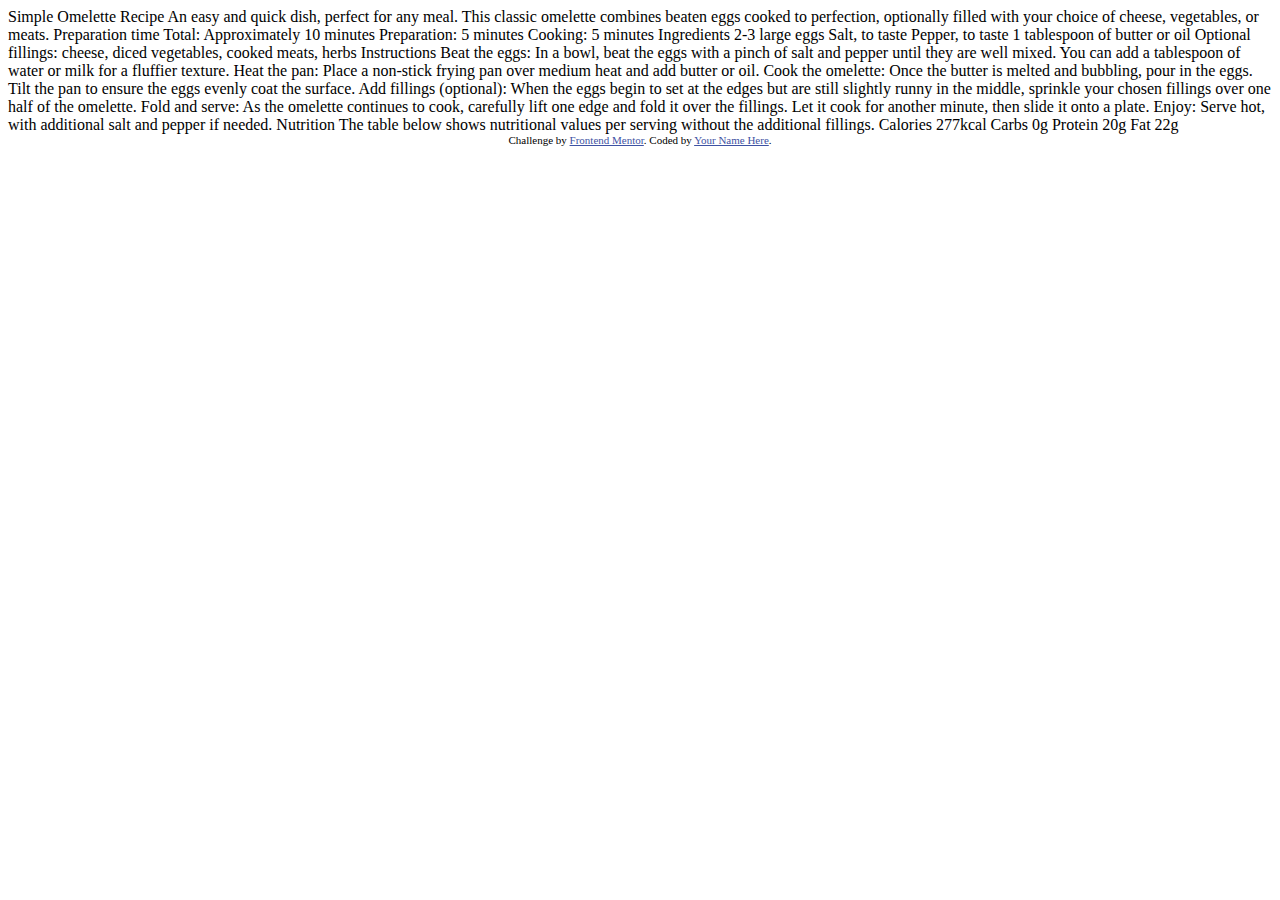
==== recipe-page-main/index.html @ 54ed7ed6 "Initial commit" ====
<!DOCTYPE html>
<html lang="en">
<head>
  <meta charset="UTF-8">
  <meta name="viewport" content="width=device-width, initial-scale=1.0"> <!-- displays site properly based on user's device -->

  <link rel="icon" type="image/png" sizes="32x32" href="./assets/images/favicon-32x32.png">
  
  <title>Frontend Mentor | Recipe page</title>

  <!-- Feel free to remove these styles or customise in your own stylesheet 👍 -->
  <style>
    .attribution { font-size: 11px; text-align: center; }
    .attribution a { color: hsl(228, 45%, 44%); }
  </style>
</head>
<body>

  Simple Omelette Recipe

  An easy and quick dish, perfect for any meal. This classic omelette combines beaten eggs cooked 
  to perfection, optionally filled with your choice of cheese, vegetables, or meats.

  Preparation time

  Total: Approximately 10 minutes
  Preparation: 5 minutes
  Cooking: 5 minutes

  Ingredients

  2-3 large eggs
  Salt, to taste
  Pepper, to taste
  1 tablespoon of butter or oil
  Optional fillings: cheese, diced vegetables, cooked meats, herbs

  Instructions

  Beat the eggs: In a bowl, beat the eggs with a pinch of salt and pepper until they are well mixed. 
  You can add a tablespoon of water or milk for a fluffier texture.

  Heat the pan: Place a non-stick frying pan over medium heat and add butter or oil.

  Cook the omelette: Once the butter is melted and bubbling, pour in the eggs. Tilt the pan to ensure 
  the eggs evenly coat the surface.

  Add fillings (optional): When the eggs begin to set at the edges but are still slightly runny in the 
  middle, sprinkle your chosen fillings over one half of the omelette.

  Fold and serve: As the omelette continues to cook, carefully lift one edge and fold it over the 
  fillings. Let it cook for another minute, then slide it onto a plate.

  Enjoy: Serve hot, with additional salt and pepper if needed.

  Nutrition

  The table below shows nutritional values per serving without the additional fillings.

  Calories
  277kcal

  Carbs
  0g

  Protein
  20g

  Fat
  22g
  
  <div class="attribution">
    Challenge by <a href="https://www.frontendmentor.io?ref=challenge" target="_blank">Frontend Mentor</a>. 
    Coded by <a href="#">Your Name Here</a>.
  </div>
</body>
</html>
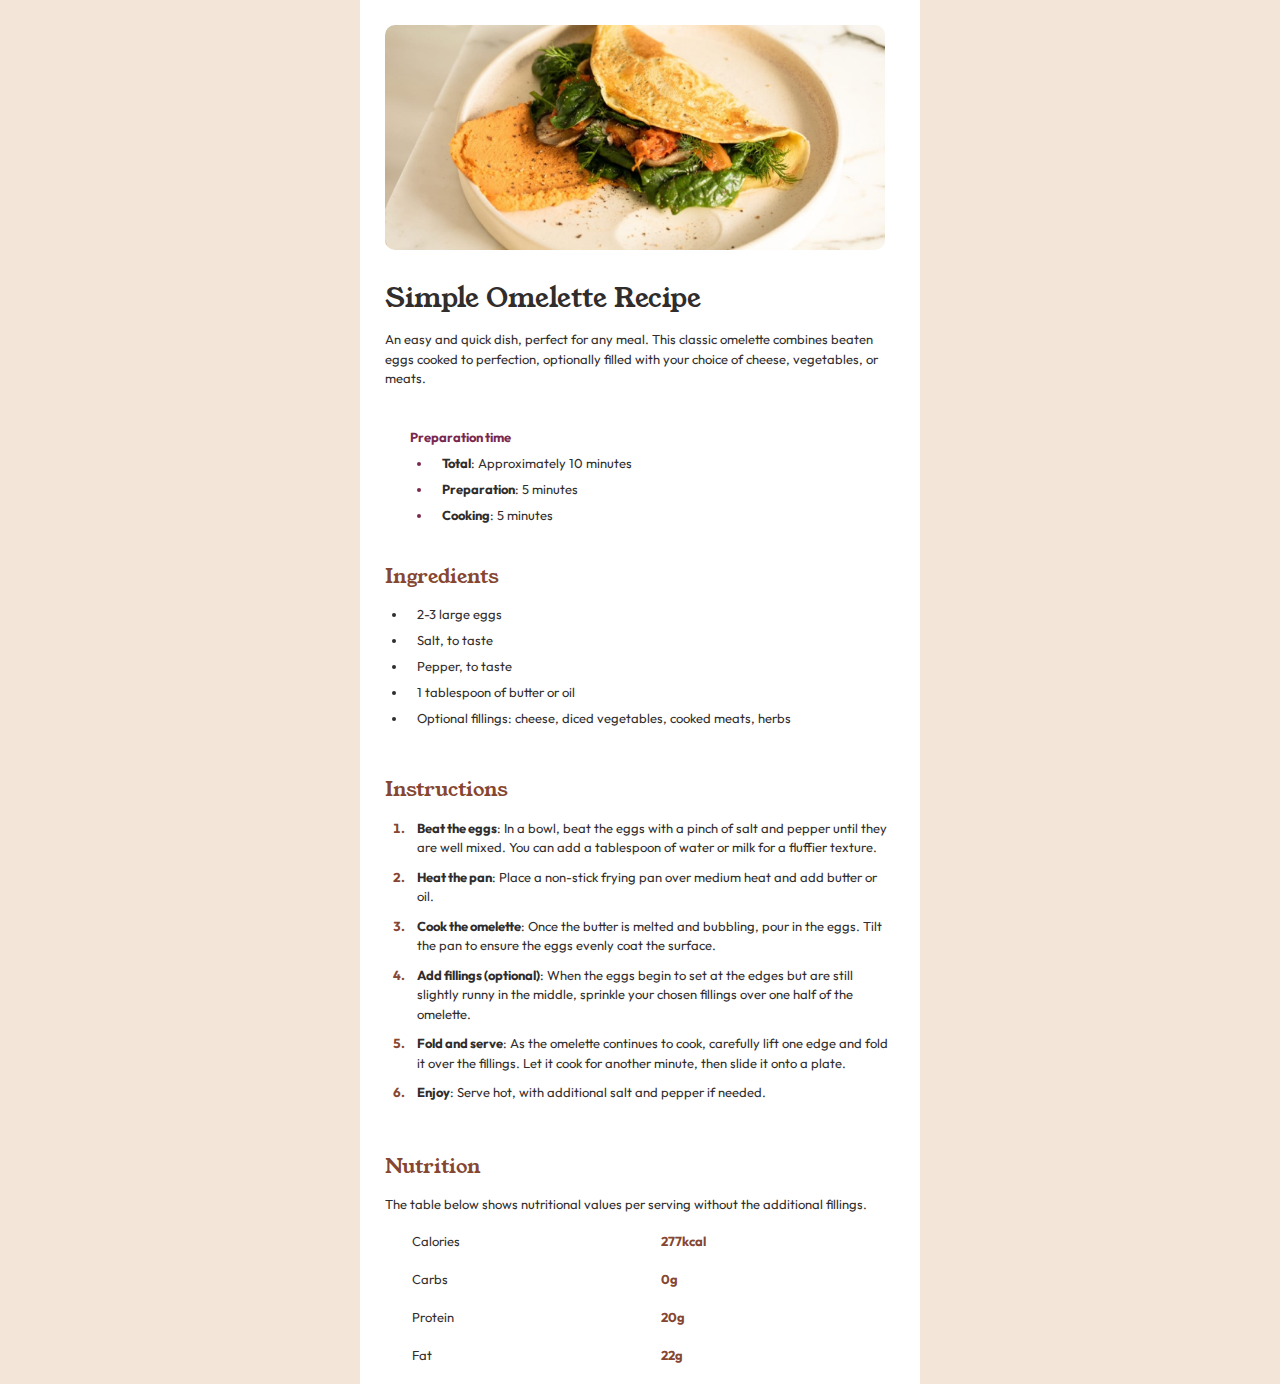
==== commit b1ea2823: "Final Version" ====
--- a/recipe-page-main/index.html
+++ b/recipe-page-main/index.html
@@ -5,73 +5,86 @@
   <meta name="viewport" content="width=device-width, initial-scale=1.0"> <!-- displays site properly based on user's device -->
 
   <link rel="icon" type="image/png" sizes="32x32" href="./assets/images/favicon-32x32.png">
+  <link rel="stylesheet" href="./styles.css">
+  <link rel="preconnect" href="https://fonts.googleapis.com">
+  <link rel="preconnect" href="https://fonts.gstatic.com" crossorigin>
+  <link href="https://fonts.googleapis.com/css2?family=Young+Serif&display=swap" rel="stylesheet">
+  <link href="https://fonts.googleapis.com/css2?family=Outfit:wght@100..900&display=swap" rel="stylesheet">
   
   <title>Frontend Mentor | Recipe page</title>
 
-  <!-- Feel free to remove these styles or customise in your own stylesheet 👍 -->
-  <style>
-    .attribution { font-size: 11px; text-align: center; }
-    .attribution a { color: hsl(228, 45%, 44%); }
-  </style>
 </head>
 <body>
-
-  Simple Omelette Recipe
-
-  An easy and quick dish, perfect for any meal. This classic omelette combines beaten eggs cooked 
-  to perfection, optionally filled with your choice of cheese, vegetables, or meats.
-
-  Preparation time
-
-  Total: Approximately 10 minutes
-  Preparation: 5 minutes
-  Cooking: 5 minutes
-
-  Ingredients
-
-  2-3 large eggs
-  Salt, to taste
-  Pepper, to taste
-  1 tablespoon of butter or oil
-  Optional fillings: cheese, diced vegetables, cooked meats, herbs
-
-  Instructions
-
-  Beat the eggs: In a bowl, beat the eggs with a pinch of salt and pepper until they are well mixed. 
-  You can add a tablespoon of water or milk for a fluffier texture.
-
-  Heat the pan: Place a non-stick frying pan over medium heat and add butter or oil.
-
-  Cook the omelette: Once the butter is melted and bubbling, pour in the eggs. Tilt the pan to ensure 
-  the eggs evenly coat the surface.
-
-  Add fillings (optional): When the eggs begin to set at the edges but are still slightly runny in the 
-  middle, sprinkle your chosen fillings over one half of the omelette.
-
-  Fold and serve: As the omelette continues to cook, carefully lift one edge and fold it over the 
-  fillings. Let it cook for another minute, then slide it onto a plate.
-
-  Enjoy: Serve hot, with additional salt and pepper if needed.
-
-  Nutrition
-
-  The table below shows nutritional values per serving without the additional fillings.
-
-  Calories
-  277kcal
-
-  Carbs
-  0g
-
-  Protein
-  20g
-
-  Fat
-  22g
-  
-  <div class="attribution">
-    Challenge by <a href="https://www.frontendmentor.io?ref=challenge" target="_blank">Frontend Mentor</a>. 
-    Coded by <a href="#">Your Name Here</a>.
-  </div>
+  <main>
+    <div id="wrapper">
+      <div id="recipe">
+        <img id = "omelette_img" alt = "omelette in a plate" src="./assets/images/image-omelette.jpeg">
+        <h2 class="title secondary_font">Simple Omelette Recipe</h1>
+        <p class="recipe_description primary_font">An easy and quick dish, perfect for any meal. This classic omelette combines beaten eggs cooked 
+          to perfection, optionally filled with your choice of cheese, vegetables, or meats.</p>
+        <div class="preparation_time primary_font">
+          <h4 id="preparation_title">Preparation time</h4>
+          <ul id="preparation_time_list">
+            <li><span class="bold_text">Total</span>: Approximately 10 minutes</li>
+            <li><span class="bold_text">Preparation</span>: 5 minutes</li>
+            <li><span class="bold_text">Cooking</span>: 5 minutes</li>
+          </ul>
+        </div>
+        <div class="ingredients primary_font">
+          <h2 class="ingredients_title secondary_font section_title">Ingredients</h2>
+          <ul id="ingredients_list">
+            <li>2-3 large eggs</li>
+            <li>Salt, to taste</li>
+            <li>Pepper, to taste</li>
+            <li>1 tablespoon of butter or oil</li>
+            <li>Optional fillings: cheese, diced vegetables, cooked meats, herbs</li>
+          </ul>
+        </div>
+        <div class="instructions primary_font">
+          <h2 class="instructions_title secondary_font section_title">Instructions</h2>
+          <ol id="instructions_list">
+            <li><span class="bold_text">Beat the eggs</span>: In a bowl, beat the eggs with a pinch of salt and pepper until they are well mixed. 
+              You can add a tablespoon of water or milk for a fluffier texture.
+            </li>
+            <li><span class="bold_text">Heat the pan</span>: Place a non-stick frying pan over medium heat and add butter or oil.</li>
+            <li><span class="bold_text">Cook the omelette</span>: Once the butter is melted and bubbling, pour in the eggs. Tilt the pan to ensure 
+              the eggs evenly coat the surface.
+            </li>
+            <li><span class="bold_text">Add fillings (optional)</span>: When the eggs begin to set at the edges but are still slightly runny in the 
+              middle, sprinkle your chosen fillings over one half of the omelette.
+            </li>
+            <li><span class="bold_text">Fold and serve</span>: As the omelette continues to cook, carefully lift one edge and fold it over the 
+              fillings. Let it cook for another minute, then slide it onto a plate.
+            </li>
+            <li><span class="bold_text">Enjoy</span>: Serve hot, with additional salt and pepper if needed.</li>
+          </ol>
+        </div>
+        <div class="nutrition primary_font">
+          <h2 class="nutrition_title secondary_font section_title">Nutrition</h2>
+          <p id="nutrition_description">The table below shows nutritional values per serving without the additional fillings.</p>
+          <table>
+            <tbody>
+              <tr>
+                <td>Calories</td>
+                <td class="bold_text section_title">277kcal</td>
+              </tr>
+              <tr>
+                <td>Carbs</td>
+                <td class="bold_text section_title">0g</td>
+              </tr>
+              <tr>
+                <td>Protein</td>
+                <td class="bold_text section_title">20g</td>
+              </tr>
+              <tr>
+                <td>Fat</td>
+                <td class="bold_text section_title">22g</td>
+              </tr>
+            </tbody>
+          </table>
+        </div>
+      </div>
+    </div>
+  </main>
 </body>
 </html>--- a/recipe-page-main/styles.css
+++ b/recipe-page-main/styles.css
@@ -0,0 +1,165 @@
+*,
+*::before,
+*::after {
+    box-sizing: border-box;
+}
+
+:root {
+    --primary-text-color: hsl(24, 5%, 18%);
+    --primary-title-text-color: hsl(14, 45%, 36%);
+
+}
+
+html {
+    background-color: #f3e5d8;
+}
+
+body {
+    margin: 0px;
+}
+
+.primary_font {
+    font-family: "Outfit", sans-serif;
+    font-optical-sizing: auto;
+    font-weight: 400;
+    font-style: normal;
+}
+
+.secondary_font {
+    font-family: "Young Serif", serif;
+    font-weight: 400;
+    font-style: normal;
+}
+
+.bold_text {
+    font-weight: bold;
+}
+
+.section_title {
+    color: var(--primary-title-text-color);
+}
+
+#wrapper {
+    display: flex;
+    justify-content: center;
+    align-items: center;
+}
+
+#recipe {
+    width: 560px;
+    background-color: hsl(0, 0%, 100%);
+    color: var(--primary-text-color);
+
+}
+
+#omelette_img {
+    width: 500px;
+    height: 225px;
+    border-radius: 10px;
+    margin: 25px;
+}
+
+.title {
+    font-size: 27px;
+    margin: 0px 25px 0px;
+
+}
+
+.recipe_description {
+    margin-left: 25px;
+    margin-right: 25px;
+    font-size: 13px;
+    line-height: 1.5;
+    
+}
+
+
+.preparation_time {
+    margin: 40px 50px 40px 50px;
+    font-size: 13px;
+}
+
+#preparation_title {
+    margin-top: 0px;
+    margin-bottom: 0px;
+    color: hsl(332, 51%, 32%);
+}
+
+#preparation_time_list {
+    margin-top: 10px;
+    padding-left: 22px;
+}
+
+
+#preparation_time_list li::marker {
+    font-size: small;
+    color: hsl(332, 51%, 32%);
+}
+
+#ingredients_list {
+    padding-left: 22px;
+}
+
+#ingredients_list li::marker {
+    font-size: small;
+}
+
+.ingredients, .instructions, .nutrition {
+    margin-left: 25px;
+    margin-right: 25px;
+    font-size: 13px;
+}
+
+.ingredients, .instructions{
+    margin-bottom: 50px;
+}
+
+#instructions_list {
+    padding-left: 22px;
+    line-height: 1.5;
+}
+
+#preparation_time_list li, 
+#ingredients_list li, 
+#instructions_list li {
+    padding-left: 10px;
+    margin-bottom: 10px;
+}
+
+#instructions_list li::marker {
+    font-size: small;
+    font-weight: bold;
+    color: var(--primary-title-text-color);
+}
+
+#nutrition_description {
+ margin-bottom: 0px;
+}
+
+table {
+    border-spacing: 0 20px;
+    width: 100%;
+    padding-left: 5%;
+  }
+
+@media screen and (max-width: 560px) {
+    #wrapper {
+        display: block;
+    }
+
+    #omelette_img {
+        width: 100%;
+        height: auto;
+        margin: 0px;
+        border-radius: 0px;
+    }
+    
+
+
+}
+
+
+
+
+
+
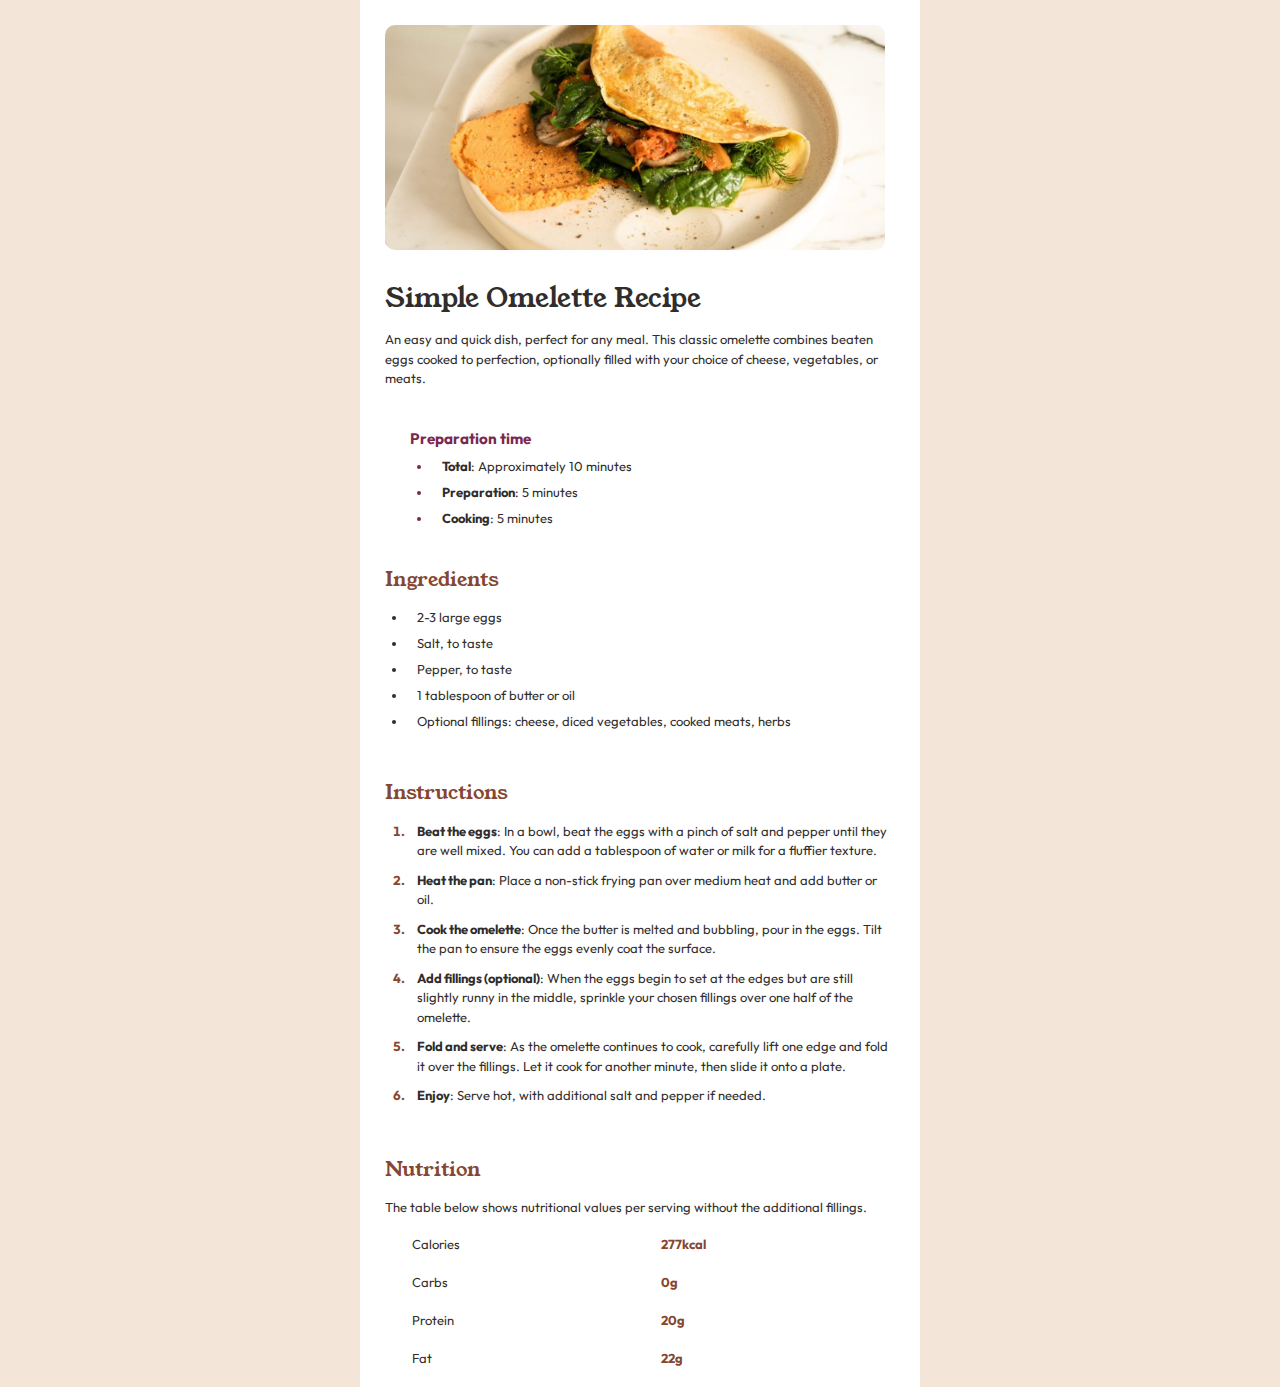
==== commit 197dc4e9: "Fix Accessibility" ====
--- a/recipe-page-main/index.html
+++ b/recipe-page-main/index.html
@@ -23,7 +23,7 @@
         <p class="recipe_description primary_font">An easy and quick dish, perfect for any meal. This classic omelette combines beaten eggs cooked 
           to perfection, optionally filled with your choice of cheese, vegetables, or meats.</p>
         <div class="preparation_time primary_font">
-          <h4 id="preparation_title">Preparation time</h4>
+          <h3 id="preparation_title">Preparation time</h4>
           <ul id="preparation_time_list">
             <li><span class="bold_text">Total</span>: Approximately 10 minutes</li>
             <li><span class="bold_text">Preparation</span>: 5 minutes</li>
--- a/recipe-page-main/styles.css
+++ b/recipe-page-main/styles.css
@@ -143,10 +143,10 @@
   }
 
 @media screen and (max-width: 560px) {
-    #wrapper {
-        display: block;
+    #recipe {
+        width: 100%;
     }
-
+    
     #omelette_img {
         width: 100%;
         height: auto;
